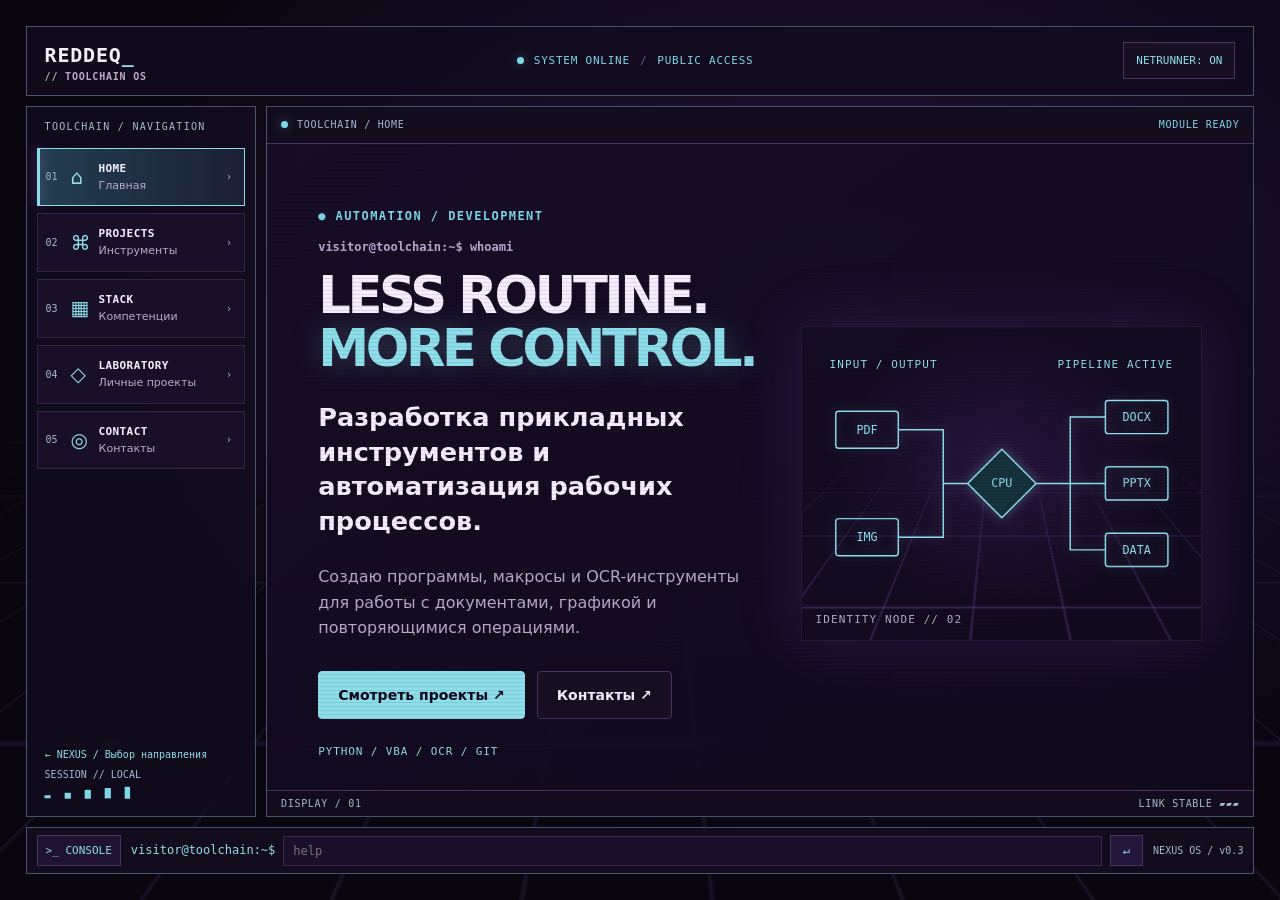
==== automation/index.html @ ba215be6 "Split NEXUS into independent DTP and Automation environments" ====
<!doctype html><html lang="ru" data-environment="automation"><head>
<meta charset="utf-8"><meta name="viewport" content="width=device-width,initial-scale=1"><meta name="description" content="Портфолио разработчика инструментов автоматизации: Python, VBA, OCR, обработка документов и прикладное программирование."><meta name="theme-color" content="#0b0815"><meta property="og:type" content="website"><meta property="og:title" content="REDDEQ // TOOLCHAIN — Автоматизация и разработка"><meta property="og:description" content="Портфолио разработчика инструментов автоматизации: Python, VBA, OCR, обработка документов и прикладное программирование."><title>REDDEQ // TOOLCHAIN — Автоматизация и разработка</title><link rel="icon" href="../assets/nexus.svg" type="image/svg+xml"><link rel="stylesheet" href="../styles.css"><script src="../app.js" defer></script></head>
<body><a class="skip" href="#main">К содержимому</a><div class="ambient" aria-hidden="true"><div class="ambient-grid"></div></div><div class="os-shell">
<header class="header os-header"><a class="brand" href="../" data-environment="NEXUS">REDDEQ<span>_</span><small>// TOOLCHAIN OS</small></a><div class="top-status"><span class="signal-dot"></span><span>SYSTEM ONLINE</span><span class="header-divider">/</span><span>PUBLIC ACCESS</span></div><button id="mode" type="button" aria-pressed="true" title="Переключить визуальные эффекты">NETRUNNER: ON</button></header>
<div class="workspace "><aside class="sidebar"><p class="system-label">TOOLCHAIN / NAVIGATION</p><nav class="module-nav" aria-label="Разделы портфолио"><a class="nav-node" href="#home" data-module="home" data-label="HOME"><span class="nav-index">01</span><span class="nav-icon" aria-hidden="true">⌂</span><span class="nav-copy"><strong>HOME</strong><small>Главная</small></span><span class="nav-arrow" aria-hidden="true">›</span></a><a class="nav-node" href="#toolchain" data-module="toolchain" data-label="PROJECTS"><span class="nav-index">02</span><span class="nav-icon" aria-hidden="true">⌘</span><span class="nav-copy"><strong>PROJECTS</strong><small>Инструменты</small></span><span class="nav-arrow" aria-hidden="true">›</span></a><a class="nav-node" href="#skills" data-module="skills" data-label="STACK"><span class="nav-index">03</span><span class="nav-icon" aria-hidden="true">▦</span><span class="nav-copy"><strong>STACK</strong><small>Компетенции</small></span><span class="nav-arrow" aria-hidden="true">›</span></a><a class="nav-node" href="#lab" data-module="lab" data-label="LABORATORY"><span class="nav-index">04</span><span class="nav-icon" aria-hidden="true">◇</span><span class="nav-copy"><strong>LABORATORY</strong><small>Личные проекты</small></span><span class="nav-arrow" aria-hidden="true">›</span></a><a class="nav-node" href="#contact" data-module="contact" data-label="CONTACT"><span class="nav-index">05</span><span class="nav-icon" aria-hidden="true">◎</span><span class="nav-copy"><strong>CONTACT</strong><small>Контакты</small></span><span class="nav-arrow" aria-hidden="true">›</span></a></nav><div class="sidebar-bottom"><a class="return-link" href="../" data-environment="NEXUS">← NEXUS / Выбор направления</a><span>SESSION // LOCAL</span><span class="sidebar-signal">▂ ▄ ▆ ▇ ▉</span></div></aside>
<main id="main" class="screen" tabindex="-1"><div class="screen-bar"><div><span class="screen-light"></span><span id="breadcrumb">TOOLCHAIN / HOME</span></div><span id="screen-state" role="status">MODULE READY</span></div><div id="viewport" class="viewport"><section id="home" class="module wrap hero specialized-hero" aria-label="Главная"><div class="hero-copy"><p class="eyebrow signal">● AUTOMATION / DEVELOPMENT</p><p class="prompt">visitor@toolchain:~$ whoami</p><h1>LESS ROUTINE.<br><span>MORE CONTROL.</span></h1><p class="lead">Разработка прикладных инструментов и автоматизация рабочих процессов.</p><p class="muted">Создаю программы, макросы и OCR-инструменты для работы с документами, графикой и повторяющимися операциями.</p><div class="actions"><a class="button primary" href="#toolchain">Смотреть проекты ↗</a><a class="button" href="#contact">Контакты ↗</a></div><p class="hero-tags">PYTHON / VBA / OCR / GIT</p></div><div class="cyberspace identity-art" aria-hidden="true"><div class="floor"></div><svg class="pipeline-art" viewBox="0 0 360 220"><g fill="none" stroke="currentColor" stroke-width="1.5"><path d="M74 55H120V110H145M74 165H120V110M215 110H250V42H286M250 110H286M250 110V178H286"/><rect x="10" y="36" width="64" height="38" rx="3"/><rect x="10" y="146" width="64" height="38" rx="3"/><path d="M180 75 215 110 180 145 145 110Z" fill="#15323a"/><rect x="286" y="25" width="64" height="34" rx="3"/><rect x="286" y="93" width="64" height="34" rx="3"/><rect x="286" y="161" width="64" height="34" rx="3"/></g><g font-family="monospace" font-size="12" text-anchor="middle" fill="currentColor"><text x="42" y="59">PDF</text><text x="42" y="169">IMG</text><text x="180" y="114">CPU</text><text x="318" y="46">DOCX</text><text x="318" y="114">PPTX</text><text x="318" y="182">DATA</text></g></svg><span class="node node-a">INPUT / OUTPUT</span><span class="node node-b">PIPELINE ACTIVE</span><span class="coord">IDENTITY NODE // 02</span></div></section>
<section id="toolchain" class="wrap section module" aria-label="Автоматизация"><p class="eyebrow">02 / PROJECTS</p><h2>Automation<span class="cursor">_</span></h2><p class="muted">Разработка прикладных инструментов для реальных рабочих процессов.</p><div class="projects"><article class="project" id="pdfconverter"><div class="project-art art-toolchain" aria-hidden="true"><span>01 / TOOLCHAIN</span><div class="glyph">&lt;/&gt;</div><span>NODE_PDFCONVERTER</span></div><div class="project-body"><p class="eyebrow">PYTHON / PDF</p><h3>PDFConverter</h3><p class="status">Прикладная утилита</p><p>Пакетное преобразование PDF в графические файлы с сохранением параметров оригиналов.</p><details><summary>Детали проекта</summary><p>Python · обработка файлов</p><a class="text-link" href="https://github.com/Reddeq/PDFConverter">Репозиторий ↗</a></details></div></article>
<article class="project" id="overlay"><div class="project-art art-toolchain" aria-hidden="true"><span>02 / TOOLCHAIN</span><div class="glyph">&lt;/&gt;</div><span>NODE_OVERLAY</span></div><div class="project-body"><p class="eyebrow">OCR / PPTX</p><h3>Smart Overlay OCR</h3><p class="status">MVP · разработка</p><p>Распознавание подписей и таблиц технических схем с наложением редактируемых объектов PowerPoint на исходную графику.</p><details><summary>Детали проекта</summary><p>Python · PaddleOCR · PowerPoint</p><a class="text-link" href="https://github.com/Reddeq/smart_overlay_ocr">Репозиторий ↗</a></details></div></article>
<article class="project" id="office"><div class="project-art art-toolchain" aria-hidden="true"><span>03 / TOOLCHAIN</span><div class="glyph">&lt;/&gt;</div><span>NODE_OFFICE</span></div><div class="project-body"><p class="eyebrow">VBA / OFFICE</p><h3>Office Automation</h3><p class="status">Рабочие инструменты</p><p>Макросы и скрипты для повторяющихся операций с документами, числовыми форматами, подготовкой материалов к CAT и экспортом графики.</p><details><summary>Детали проекта</summary><p>Word · PowerPoint · VBA</p><p class="muted">Подробные примеры будут добавлены.</p></details></div></article></div></section>
<section id="skills" class="module wrap section" aria-label="Технологии"><p class="eyebrow">03 / STACK</p><h2>Технологии<span class="cursor">_</span></h2><p class="muted">Стек прикладной автоматизации и разработки.</p><div class="info-grid"><article class="info-card"><p class="eyebrow">01 / PYTHON</p><h3>Python</h3><p>Пакетная обработка файлов, прикладные утилиты и автоматизация повторяющихся операций.</p></article><article class="info-card"><p class="eyebrow">02 / OFFICE</p><h3>Office / VBA</h3><p>Макросы Word и PowerPoint, подготовка документов и автоматизация экспорта.</p></article><article class="info-card"><p class="eyebrow">03 / VISION</p><h3>OCR и обработка изображений</h3><p>PaddleOCR, OpenCV, восстановление редактируемых элементов в документах.</p></article><article class="info-card"><p class="eyebrow">04 / DEVELOPMENT</p><h3>Git и разработка</h3><p>Работа с репозиториями, итеративная разработка и личные проекты на C# / Unity.</p></article></div></section>
<section id="lab" class="wrap section module" aria-label="Личные проекты"><p class="eyebrow">04 / LABORATORY</p><h2>Beyond the workflow<span class="cursor">_</span></h2><p class="muted">Личные проекты, эксперименты с интерфейсами и игровыми системами.</p><div class="projects"><article class="project" id="utility"><div class="project-art art-lab" aria-hidden="true"><span>01 / LAB</span><div class="glyph">◇</div><span>NODE_UTILITY</span></div><div class="project-body"><p class="eyebrow">C# / GAME SYSTEMS</p><h3>UtilitySorcery</h3><p class="status">Личный проект</p><p>Модификация Valheim: система колдовства, интерфейсы, игровые механики и процедурные сновидения.</p><details><summary>Детали проекта</summary><p>C# · Unity · BepInEx</p><a class="text-link" href="https://github.com/Reddeq/Valheim-UtilitySorcery">Репозиторий ↗</a></details></div></article>
<article class="project" id="pocket"><div class="project-art art-lab" aria-hidden="true"><span>02 / LAB</span><div class="glyph">◇</div><span>NODE_POCKET</span></div><div class="project-body"><p class="eyebrow">ANDROID / INTERACTIVE PET</p><h3>PocketManul</h3><p class="status">Личный проект</p><p>Мобильный интерактивный питомец с анимациями, реакциями на действия и игровыми событиями.</p><details><summary>Детали проекта</summary><p>Android · анимация · поведение</p><a class="text-link" href="https://github.com/Reddeq/PocketManul">Репозиторий ↗</a></details></div></article>
<article class="project" id="desktop"><div class="project-art art-lab" aria-hidden="true"><span>03 / LAB</span><div class="glyph">◇</div><span>NODE_DESKTOP</span></div><div class="project-body"><p class="eyebrow">DESKTOP / EXPERIMENT</p><h3>Desktop Pet</h3><p class="status">Личный проект</p><p>Эксперименты с интерактивным настольным персонажем, визуальными эффектами и системой поведения.</p><details><summary>Детали проекта</summary><p>Интерактивные приложения</p><a class="text-link" href="https://github.com/Reddeq/desktop_pet">Репозиторий ↗</a></details></div></article></div></section>
<section id="contact" class="wrap section contact module" aria-label="Профиль и контакты"><p class="eyebrow">05 / CONTACT</p><h2>Обсудим автоматизацию.</h2><p class="lead">Разработка инструментов для обработки документов и оптимизации процессов.</p><p class="muted">Инструменты: Python · VBA · OCR · Git.</p><a class="button primary" href="https://github.com/Reddeq">GitHub / Reddeq ↗</a><p class="muted">Дополнительные контакты и специализированное PDF-портфолио будут добавлены после подготовки публичной версии.</p></section></div><div id="glitch" class="glitch" aria-hidden="true"><div class="glitch-rain"></div><div class="glitch-slices"></div><span class="glitch-label">DECODING MODULE // <span id="decode-name">TOOLCHAIN</span></span></div><div class="screen-foot"><span>DISPLAY / 01</span><a href="../" data-environment="NEXUS" class="mobile-return">← NEXUS</a><span>LINK STABLE ▰▰▰</span></div></main></div><footer id="terminal" class="terminal-dock">
<div id="console-panel" class="console-panel" hidden><div class="console-title"><span>◉ NEXUS_TERMINAL / LOCAL SESSION</span><button id="console-close" type="button" aria-label="Закрыть журнал">×</button></div><div id="terminal-output" role="log" aria-live="polite" tabindex="0"><p>Connection established. Введи help для списка команд.</p></div><div class="shortcuts" aria-label="Быстрые команды"><button type="button" data-command="help">help</button><button type="button" data-command="whoami">whoami</button><button type="button" data-command="projects">projects</button><button type="button" data-command="stack">stack</button><button type="button" data-command="lab">lab</button><button type="button" data-command="contact">contact</button><button type="button" data-command="clear">clear</button></div></div>
<div class="dock-row"><button id="console-toggle" type="button" aria-controls="console-panel" aria-expanded="false" aria-label="Открыть журнал команд"> &gt;_ <span>CONSOLE</span></button><form id="terminal-form"><label for="command">visitor@toolchain:~$</label><input id="command" name="command" aria-label="Команда терминала" placeholder="help" autocomplete="off" autocapitalize="off" spellcheck="false"><button type="submit" aria-label="Выполнить команду">↵</button></form><span class="version">NEXUS OS / v0.3</span></div>
<noscript><p class="muted">JavaScript отключён: все разделы доступны в обычном режиме прокрутки.</p></noscript>
</footer></div></body></html>
---- styles.css ----
:root{color-scheme:dark;--bg:#0b0815;--surface:#171023;--raised:#211431;--line:#49335f;--fg:#f5eeff;--muted:#bba9cc;--violet:#b879ff;--pink:#e67eff;--cyan:#7dd7e8;--mono:ui-monospace,"Cascadia Code",Consolas,monospace;font-family:system-ui,-apple-system,"Segoe UI",sans-serif;scroll-behavior:smooth}*{box-sizing:border-box}body{margin:0;background:radial-gradient(ellipse at 65% 0,#27133d 0,transparent 45%),var(--bg);color:var(--fg);line-height:1.6}a{color:inherit}button,input{font:inherit}button{cursor:pointer}button:focus-visible,a:focus-visible,input:focus-visible,summary:focus-visible{outline:2px solid var(--cyan);outline-offset:4px}.skip{position:absolute;left:1rem;top:-5rem;background:var(--fg);color:var(--bg);padding:8px;z-index:20}.skip:focus{top:1rem}.wrap{max-width:1220px;margin:auto;padding-inline:clamp(20px,5vw,64px)}.header{position:sticky;top:0;z-index:10;display:flex;align-items:center;justify-content:space-between;gap:20px;flex-wrap:wrap;background:rgba(11,8,21,.94);border-bottom:1px solid var(--line);padding:16px max(20px,calc((100% - 1092px)/2));backdrop-filter:blur(16px)}.brand{text-decoration:none;font-family:var(--mono);font-size:20px;font-weight:800;letter-spacing:.04em;white-space:nowrap}.brand span,.cursor{color:var(--violet)}.brand small{display:block;font-size:10px;color:var(--muted);line-height:1.2}.header nav{display:flex;gap:clamp(12px,2vw,28px);flex-wrap:wrap}.header nav a{text-decoration:none;font-size:14px;color:var(--muted)}.header nav a:hover{color:var(--violet)}#mode,.shortcuts button,.terminal form button{font-family:var(--mono);font-size:11px;background:var(--surface);color:var(--violet);border:1px solid var(--line);padding:9px 12px}.hero{display:grid;grid-template-columns:1.1fr .9fr;align-items:center;gap:30px;min-height:680px;padding-block:80px;overflow:hidden}.eyebrow,.prompt{font-family:var(--mono);font-size:12px;letter-spacing:.12em;color:var(--violet);font-weight:600}.signal{color:var(--cyan)}.prompt{color:var(--muted);letter-spacing:0}.hero h1{font-size:clamp(43px,6.5vw,91px);line-height:1.03;letter-spacing:-.065em;margin:.2em 0}.hero h1 span{color:var(--violet);text-shadow:0 0 35px #9954ed55}.lead{font-size:clamp(20px,2vw,28px);line-height:1.35;font-weight:600}.muted{color:var(--muted)}.actions{display:flex;gap:12px;flex-wrap:wrap;margin-top:30px}.button{display:inline-block;padding:12px 19px;border:1px solid var(--line);text-decoration:none;font-weight:650;font-size:14px;border-radius:4px;background:var(--surface)}.button.primary{background:var(--violet);color:#10091c;border-color:var(--violet)}.button:hover{box-shadow:0 0 24px #aa66ff42;border-color:var(--violet)}.cyberspace{height:410px;position:relative;isolation:isolate;overflow:hidden;background:radial-gradient(ellipse at 50% 45%,#6e32a63b 0,transparent 58%);border:1px solid #52396b55}.floor{position:absolute;inset:44% -100% -95%;background:linear-gradient(#a665e85c 1px,transparent 1px),linear-gradient(90deg,#a665e85c 1px,transparent 1px);background-size:45px 45px;transform:perspective(230px) rotateX(58deg);transform-origin:top;mask-image:linear-gradient(transparent,#000 28%,#000 90%);opacity:.65}.core,.orbit{position:absolute;top:42%;left:50%;width:150px;height:150px;transform:translate(-50%,-50%) rotate(45deg);border:1px solid var(--violet);box-shadow:0 0 25px #b879ff33,inset 0 0 35px #b879ff19}.core{display:grid;place-items:center;background:#25143b}.core span{transform:rotate(-45deg);font-family:var(--mono);font-size:44px;color:var(--fg);text-shadow:0 0 16px var(--violet)}.orbit{width:205px;height:205px;border-color:#b879ff50}.orbit-b{width:248px;height:248px;border-style:dashed;opacity:.45}.node,.coord{position:absolute;font:11px var(--mono);letter-spacing:.1em;color:var(--violet)}.node-a{top:20%;left:7%}.node-b{top:20%;right:7%}.node-c{bottom:20%;right:7%}.coord{bottom:14px;left:14px;color:var(--muted)}.section{padding-block:65px;border-top:1px solid var(--line);scroll-margin-top:120px}h2{font-size:clamp(31px,4.5vw,55px);line-height:1.12;letter-spacing:-.045em;margin:.2em 0 .35em}h3{font-size:23px;line-height:1.2;margin:8px 0}.nodes,.projects{display:grid;grid-template-columns:repeat(3,minmax(0,1fr));gap:16px;margin-top:28px}.node-card,.project{background:linear-gradient(145deg,var(--raised),var(--surface));border:1px solid var(--line);border-radius:5px;overflow:hidden}.node-card{padding:22px;text-decoration:none}.node-card span,.node-card b{font:11px var(--mono);color:var(--violet)}.node-card strong{display:block;font-size:25px;margin:12px 0}.node-card p{color:var(--muted);min-height:3em}.node-card:hover,.project:hover{border-color:var(--violet)}.project-art{display:flex;flex-direction:column;justify-content:space-between;padding:15px;height:158px;background:radial-gradient(ellipse at 50% 50%,#6135a23d,transparent 70%),linear-gradient(135deg,#150e23,#29183d);font:10px var(--mono);color:var(--violet);border-bottom:1px solid var(--line)}.glyph{align-self:center;font-size:50px;color:var(--violet);line-height:1}.art-archive .glyph{color:var(--pink)}.art-lab .glyph{color:var(--cyan)}.project-body{padding:20px}.project-body p{font-size:14px;color:var(--muted)}.project-body .eyebrow{font-size:10px;color:var(--violet)}.status{font-family:var(--mono);font-size:11px!important;color:var(--cyan)!important}.project details{margin-top:15px;border-top:1px solid var(--line);padding-top:12px}.project summary{cursor:pointer;color:var(--fg);font-size:14px}.text-link{color:var(--cyan);font-size:14px}.terminal{background:#09060f;border:1px solid var(--line);border-radius:5px;overflow:hidden;font-family:var(--mono);font-size:13px}.terminal-bar{display:flex;justify-content:space-between;gap:10px;padding:12px 16px;border-bottom:1px solid var(--line);color:var(--violet);font-size:11px}.terminal-bar span:last-child{color:var(--cyan)}#terminal-output{height:225px;overflow:auto;white-space:pre-wrap;overflow-wrap:anywhere;padding:14px;color:var(--muted)}#terminal-output p{margin:0 0 9px}#terminal-output .entered{color:var(--violet)}.terminal form{display:flex;align-items:center;gap:8px;padding:12px;border-top:1px solid var(--line);color:var(--violet)}.terminal input{flex:1;min-width:0;border:0;background:#1a102a;color:var(--fg);padding:9px;font-family:var(--mono)}.shortcuts{display:flex;flex-wrap:wrap;gap:6px;padding:0 12px 12px}.contact .button{margin:16px 0}.footer{display:flex;justify-content:space-between;gap:12px;flex-wrap:wrap;padding-block:24px;color:var(--muted);font:11px var(--mono);border-top:1px solid var(--line)}.netrunner .cyberspace{box-shadow:0 0 60px #a15ef32c}.netrunner .orbit-a{animation:spin 22s linear infinite}.netrunner .orbit-b{animation:spin 34s linear infinite reverse}.netrunner .floor{animation:travel 5s linear infinite}.netrunner .core{animation:glow 3s ease-in-out infinite alternate}.netrunner .node-card:hover,.netrunner .project:hover{box-shadow:0 0 30px #aa66ff26;transform:translateY(-3px)}.node-card,.project{transition:box-shadow .2s,transform .2s,border-color .2s}@keyframes spin{from{transform:translate(-50%,-50%) rotate(45deg)}to{transform:translate(-50%,-50%) rotate(405deg)}}@keyframes travel{to{background-position:0 45px,0 0}}@keyframes glow{to{box-shadow:0 0 45px #b879ff77,inset 0 0 35px #b879ff44}}@media(max-width:900px){.hero{grid-template-columns:1fr;min-height:auto;padding-block:50px}.cyberspace{height:300px}.nodes,.projects{grid-template-columns:repeat(2,minmax(0,1fr))}.section{scroll-margin-top:155px}}@media(max-width:570px){.header{position:static;gap:10px}.header nav{order:3;width:100%;gap:18px}.hero{padding-block:42px;gap:28px}.hero h1{font-size:clamp(37px,10vw,54px)}.nodes,.projects{grid-template-columns:1fr}.section{padding-block:42px;scroll-margin-top:8px}.cyberspace{height:260px}.orbit-b{width:180px;height:180px}.orbit-a{width:150px;height:150px}.core{width:110px;height:110px}.terminal form label{font-size:10px}.terminal form{gap:5px}.terminal-bar{font-size:9px}}@media(prefers-reduced-motion:reduce){*,*::before,*::after{animation:none!important;transition:none!important;scroll-behavior:auto!important}.netrunner .node-card:hover,.netrunner .project:hover{transform:none}}
/* NEXUS OS shell — the base stylesheet remains a no-script fallback. */
:root{--shell-line:#50366b;--shell-bg:#100a1b;--hud:#a88ac6;scroll-behavior:auto}
body{min-height:100vh;background:#090610}
.ambient{position:fixed;inset:0;overflow:hidden;pointer-events:none;z-index:-1;background:radial-gradient(ellipse at 65% 35%,#26143b,transparent 65%),#090610}
.ambient-grid{position:absolute;inset:45% -75% -100%;background:linear-gradient(#8453b02e 1px,transparent 1px),linear-gradient(90deg,#8453b02e 1px,transparent 1px);background-size:54px 54px;transform:perspective(280px) rotateX(55deg);transform-origin:top;mask-image:linear-gradient(transparent,#000 20%)}
.os-shell{width:100%;max-width:1800px;margin:auto;padding:clamp(10px,2vw,28px);display:grid;grid-template-rows:auto minmax(0,1fr) auto;gap:10px}
.js body{overflow:hidden}
.js .os-shell{height:100vh;height:100dvh}
.os-header{position:static;padding:12px 18px;background:#120c1de8;border:1px solid var(--shell-line);gap:12px;flex-wrap:nowrap;backdrop-filter:none;min-width:0}
.top-status{display:flex;align-items:center;gap:10px;font:11px var(--mono);letter-spacing:.07em;color:var(--cyan)}
.signal-dot,.screen-light{display:inline-block;width:7px;height:7px;border-radius:50%;background:var(--cyan);box-shadow:0 0 12px #7dd7e877;flex:none}
.header-divider{color:#76568f}
#mode{white-space:nowrap}
.workspace{display:grid;grid-template-columns:clamp(185px,18vw,252px) minmax(0,1fr);gap:10px;min-height:0}
.sidebar{display:flex;flex-direction:column;min-height:0;border:1px solid var(--shell-line);background:#120c1dea;padding:14px 10px;overflow:auto}
.system-label{font:10px var(--mono);letter-spacing:.13em;color:var(--hud);margin:0 8px 16px}
.module-nav{display:flex;flex-direction:column;gap:7px}
.nav-node{display:grid;grid-template-columns:18px 21px minmax(0,1fr) 10px;align-items:center;gap:7px;padding:13px 8px;border:1px solid #362346;text-decoration:none;background:#191027;min-width:0;position:relative}
.nav-node:hover,.nav-node[aria-current="page"]{border-color:var(--violet);background:linear-gradient(90deg,#3a2056,#211431)}
.nav-node[aria-current="page"]::before{content:"";position:absolute;inset:0 auto 0 -1px;width:3px;background:var(--violet);box-shadow:0 0 12px #b879ff88}
.nav-index,.nav-arrow{font:10px var(--mono);color:var(--hud)}
.nav-icon{font-size:20px;color:var(--violet);line-height:1}
.nav-copy{min-width:0;display:flex;flex-direction:column;gap:4px}
.nav-copy strong{font:600 11px var(--mono);letter-spacing:.035em;overflow-wrap:anywhere;color:var(--fg)}
.nav-copy small{font-size:11px;line-height:1.25;color:var(--muted)}
.sidebar-bottom{margin-top:auto;padding:20px 8px 4px;display:grid;gap:7px;font:10px var(--mono);color:var(--hud)}
.sidebar-signal{letter-spacing:4px;color:var(--cyan)}
.screen{position:relative;min-width:0;min-height:0;display:grid;grid-template-rows:37px minmax(0,1fr) 26px;background:linear-gradient(145deg,#180e27ef,#100a1bf5);border:1px solid var(--shell-line);isolation:isolate}
.js .screen{overflow:hidden}
.screen-bar,.screen-foot{display:flex;align-items:center;justify-content:space-between;gap:12px;padding:0 14px;font:10px var(--mono);letter-spacing:.07em;color:var(--hud);background:#120c1d;z-index:2}
.screen-bar{border-bottom:1px solid var(--line)}
.screen-bar>div{display:flex;gap:9px;align-items:center;min-width:0}
.screen-foot{border-top:1px solid var(--line)}
#screen-state{color:var(--cyan);white-space:nowrap}
.viewport{min-height:0;min-width:0;position:relative;scrollbar-color:#75509d #160e24;scrollbar-width:thin}
.js .viewport{overflow:auto;overscroll-behavior:contain}
.module[hidden]{display:none!important}
.module.wrap{max-width:none;margin:0;padding:clamp(22px,4vw,52px);border:0;scroll-margin:0}
.module.hero{min-height:100%;gap:clamp(18px,3vw,45px);grid-template-columns:1.05fr .95fr;align-content:center}
.module.hero h1{font-size:clamp(34px,4.5vw,76px)}
.module.hero .cyberspace{height:clamp(230px,35vh,430px)}
.module .projects{grid-template-columns:repeat(3,minmax(0,1fr));gap:12px;margin-top:24px}
.module .project-art{height:130px}
.module .project-body{padding:17px}
.module .project-body h3{font-size:clamp(18px,1.6vw,23px);overflow-wrap:anywhere}
.module .project:target{outline:2px solid var(--violet);outline-offset:-2px}
.module .project[data-selected]{border-color:var(--violet);box-shadow:0 0 24px #b879ff22}
.module.contact{min-height:100%;align-content:center}
.terminal-dock{position:relative;min-width:0;background:#120c1d;border:1px solid var(--shell-line);font-family:var(--mono)}
.dock-row{display:flex;align-items:center;gap:10px;padding:7px 10px}
#console-toggle,#console-close{background:#201331;border:1px solid var(--line);color:var(--violet);font:11px var(--mono);padding:8px;white-space:nowrap}
#terminal-form{display:flex;align-items:center;flex:1;min-width:0;gap:8px;color:var(--violet);font-size:12px}
#terminal-form input{min-width:0;flex:1;background:#1a102a;border:1px solid #3c2851;color:var(--fg);padding:7px 9px;font:12px var(--mono)}
#terminal-form button{border:1px solid var(--line);background:#24153a;color:var(--violet);padding:5px 12px}
.version{font:10px var(--mono);color:var(--hud);white-space:nowrap}
.console-panel{position:absolute;bottom:calc(100% + 10px);left:0;right:0;background:#0d0818;border:1px solid var(--violet);z-index:5;box-shadow:0 -10px 35px #090610a0}
.console-panel[hidden]{display:none}
.console-title{padding:8px 12px;display:flex;align-items:center;justify-content:space-between;gap:8px;border-bottom:1px solid var(--line);color:var(--violet);font-size:11px}
.console-panel #terminal-output{height:min(180px,28dvh);font-size:12px}
.glitch{position:absolute;inset:37px 0 26px;z-index:3;pointer-events:none;overflow:hidden;opacity:0;visibility:hidden;background:#160b25}
.glitch-rain{position:absolute;inset:0;display:grid;grid-template-columns:repeat(var(--columns,24),minmax(0,1fr));gap:0;align-items:start;overflow:hidden;mask-image:linear-gradient(transparent,#000 12%,#000 88%,transparent)}
.rain-column{white-space:pre;font:12px/15px var(--mono);text-align:center;color:#c58aff;opacity:.68;transform:translateY(-45%);animation:none}
.rain-column:nth-child(4n){color:#7dd7e8;opacity:.52}
.rain-column:nth-child(3n){opacity:.86}
.rain-column:nth-child(5n){opacity:.42}
.glitch-slices{position:absolute;inset:0;background:repeating-linear-gradient(0deg,transparent 0 18px,#a66aff25 18px 20px,transparent 20px 29px,#7dd7e81a 29px 31px);mix-blend-mode:screen}
.glitch-label{position:absolute;left:50%;top:50%;transform:translate(-50%,-50%);padding:10px 16px;background:#120a20df;border:1px solid #9f67df;font:11px var(--mono);letter-spacing:.1em;color:#e7c8ff;white-space:nowrap;text-shadow:1px 0 #e67eff,-1px 0 #7dd7e8}
.netrunner .screen::after{content:"";position:absolute;inset:37px 0 26px;pointer-events:none;z-index:2;background:repeating-linear-gradient(0deg,#0000 0 3px,#00000018 3px 4px)}
.screen.switching .glitch{visibility:visible;animation:decode-overlay 400ms ease both}
.screen.switching .rain-column{animation:rain-fall 400ms linear both;animation-delay:var(--lag,0ms)}
.screen.switching .glitch-slices{animation:slice-shift 400ms steps(5,end) both}
.screen.switching .viewport{animation:module-shift 400ms linear both}
@keyframes decode-overlay{0%{opacity:0}25%{opacity:.86}47%{opacity:.94}75%{opacity:.43}100%{opacity:0}}
@keyframes rain-fall{from{transform:translateY(-45%)}to{transform:translateY(-5%)}}
@keyframes slice-shift{0%{transform:translateX(-3%)}35%{transform:translateX(2%)}60%{transform:translateX(-1%)}100%{transform:none}}
@keyframes module-shift{0%,100%{transform:none;filter:none}22%{transform:translateX(-3px);filter:drop-shadow(2px 0 #d66bff55)}40%{transform:translateX(2px);filter:drop-shadow(-2px 0 #7dd7e855)}70%{transform:none;filter:none}}
.netrunner .ambient-grid{animation:travel 8s linear infinite}
html:not(.js) .dock-row{display:none}
@media(max-width:1150px){.module .projects{grid-template-columns:repeat(2,minmax(0,1fr))}.module.hero{grid-template-columns:1fr}.module.hero .cyberspace{height:240px}.module.hero{align-content:start}}
@media(max-width:720px){.os-shell{padding:7px;gap:7px}.os-header{padding:9px 10px}.top-status{font-size:9px}.top-status .header-divider,.top-status span:last-child{display:none}.brand{font-size:17px}#mode{font-size:9px;padding:7px}.workspace{grid-template-columns:1fr;grid-template-rows:auto minmax(0,1fr);gap:7px}.sidebar{padding:6px;overflow:visible}.sidebar .system-label,.sidebar-bottom{display:none}.module-nav{display:grid;grid-template-columns:repeat(5,minmax(0,1fr));gap:4px}.nav-node{display:flex;flex-direction:column;gap:3px;padding:7px 2px;text-align:center}.nav-copy strong{font-size:clamp(7px,1.55vw,10px);letter-spacing:0}.nav-copy small,.nav-index,.nav-arrow{display:none}.nav-icon{font-size:16px}.nav-node[aria-current="page"]::before{inset:auto 0 -1px;width:auto;height:2px}.module.wrap{padding:20px}.module.hero h1{font-size:clamp(36px,8vw,55px)}.module .projects{grid-template-columns:1fr}.module.hero .cyberspace{height:210px}.screen-bar,.screen-foot{font-size:9px;padding-inline:9px}.dock-row{gap:5px;padding:6px}.version,#terminal-form label,#console-toggle span{display:none}#terminal-form{gap:5px}.console-title{font-size:9px}}
@media(max-height:450px) and (min-width:721px){.os-shell{padding:5px;gap:5px}.os-header{padding:5px 10px}.sidebar{padding:5px}.system-label,.sidebar-bottom{display:none}.nav-node{padding:6px}.module.wrap{padding:16px}.dock-row{padding:4px}}
@media(prefers-reduced-motion:reduce){.screen.switching .glitch{visibility:hidden}.screen.switching .viewport{transform:none;filter:none}}

/* v0.3 — environments share the console shell, but have independent content. */
.gateway-workspace{grid-template-columns:minmax(0,1fr)}
.gateway-home{min-height:100%;display:flex;flex-direction:column;justify-content:center;align-items:center;gap:24px;text-align:center}
.gateway-intro h1{font:800 clamp(48px,8vw,108px)/1 var(--mono);letter-spacing:-.08em;margin:10px 0;color:var(--fg)}
.gateway-intro h1 span{color:var(--violet);text-shadow:0 0 28px #b879ff55}
.gateway-intro .lead{font-size:clamp(16px,2vw,23px);color:var(--muted);margin:12px 0}
.gateway-grid{display:grid;grid-template-columns:repeat(2,minmax(0,1fr));width:min(850px,100%);gap:18px}
.gateway-card{--node-accent:#c18aff;position:relative;display:flex;flex-direction:column;align-items:center;text-align:center;padding:clamp(18px,3vw,30px);min-width:0;border:1px solid #79519f;background:radial-gradient(ellipse at 50% 40%,#4b28655c,transparent 70%),#1b1029;color:var(--node-accent);text-decoration:none;transition:border-color .2s,box-shadow .2s,transform .2s}
.gateway-dev{--node-accent:#8eddeb;border-color:#527b8d;background:radial-gradient(ellipse at 50% 40%,#284b655c,transparent 70%),#111b2b}
.gateway-card:hover,.gateway-card:focus-visible{border-color:var(--node-accent);box-shadow:0 0 25px color-mix(in srgb,var(--node-accent) 25%,transparent);transform:translateY(-3px)}
.gateway-card .eyebrow{color:inherit;font-size:10px;margin:0}
.gateway-card svg{width:min(180px,90%);height:clamp(80px,15vh,135px);margin:8px 0;filter:drop-shadow(0 0 9px currentColor)}
.gateway-card h2{font:700 clamp(20px,3vw,32px)/1.2 var(--mono);letter-spacing:-.04em;color:var(--fg);margin:5px 0}
.gateway-card p{font-size:14px;color:var(--muted);margin:5px 0 15px}
.gateway-action,.gateway-note,.hero-tags{font:11px var(--mono);letter-spacing:.08em;color:inherit}
.gateway-note{color:var(--hud);margin:0}
html[data-environment="automation"]{--violet:#8eddeb;--shell-line:#46556d;--hud:#a4b8d0}
html[data-environment="automation"] .nav-node[aria-current="page"],html[data-environment="automation"] .nav-node:hover{background:linear-gradient(90deg,#233e50,#1c2035)}
html[data-environment="automation"] .hero h1 span{text-shadow:0 0 30px #8eddeb44}
html[data-environment="automation"] .project-art{background:radial-gradient(ellipse at 50% 50%,#357c9140,transparent 70%),#16182a}
.specialized-hero .hero-copy h1{font-size:clamp(32px,4vw,68px);overflow-wrap:anywhere}
.hero-tags{color:var(--violet);margin-top:24px;line-height:1.6}
.identity-art{display:grid;place-items:center;color:var(--violet)}
.document-stack{position:relative;width:min(88%,310px);height:160px;z-index:1}
.sheet{position:absolute;top:5px;left:50%;width:100px;height:144px;display:flex;flex-direction:column;gap:6px;padding:12px;background:#e2d2f5;border:1px solid #d09eff;box-shadow:0 0 20px #9c59e85c;color:#563a74}
.sheet-0{transform:translateX(-112%) rotate(-12deg)}.sheet-1{transform:translateX(-50%) translateY(-9px);z-index:2}.sheet-2{transform:translateX(12%) rotate(12deg)}
.sheet b{font:10px var(--mono);margin-bottom:3px}.sheet i{display:block;height:2px;background:#9d83b7}.sheet i:nth-child(2n){width:82%}.sheet-table{height:43px;border:1px solid #9d83b7;background:repeating-linear-gradient(0deg,transparent 0 9px,#9d83b7 9px 10px),repeating-linear-gradient(90deg,transparent 0 22px,#9d83b7 22px 23px)}
.pipeline-art{width:88%;max-width:360px;position:relative;z-index:1;filter:drop-shadow(0 0 6px #8eddeb55)}
.identity-art .node-a,.identity-art .node-b{top:10%}
.info-grid{display:grid;grid-template-columns:repeat(2,minmax(0,1fr));gap:14px;margin-top:25px}
.info-card{padding:20px;border:1px solid var(--line);background:linear-gradient(145deg,var(--raised),var(--surface))}
.info-card p:not(.eyebrow){color:var(--muted);font-size:14px;margin-bottom:0}
.return-link,.mobile-return{color:var(--violet);text-decoration:none;line-height:1.5}
.return-link:hover,.mobile-return:hover{text-decoration:underline}
.mobile-return{display:none}
@media(max-width:720px){.gateway-home{justify-content:flex-start;gap:16px}.gateway-grid{gap:9px}.gateway-card{padding:12px 7px}.gateway-card .eyebrow{font-size:8px;letter-spacing:0}.gateway-card h2{font-size:clamp(14px,4vw,24px)}.gateway-card p{font-size:12px}.gateway-intro h1{font-size:clamp(40px,12vw,80px)}.gateway-card svg{height:85px}.gateway-note{font-size:9px}.mobile-return{display:inline}.info-grid{grid-template-columns:1fr}.specialized-hero .hero-copy h1{font-size:clamp(30px,8vw,48px)}}
@media(max-width:330px){.gateway-grid{grid-template-columns:1fr}.top-status{display:none}}
@media(prefers-reduced-motion:reduce){.gateway-card:hover,.gateway-card:focus-visible{transform:none}}
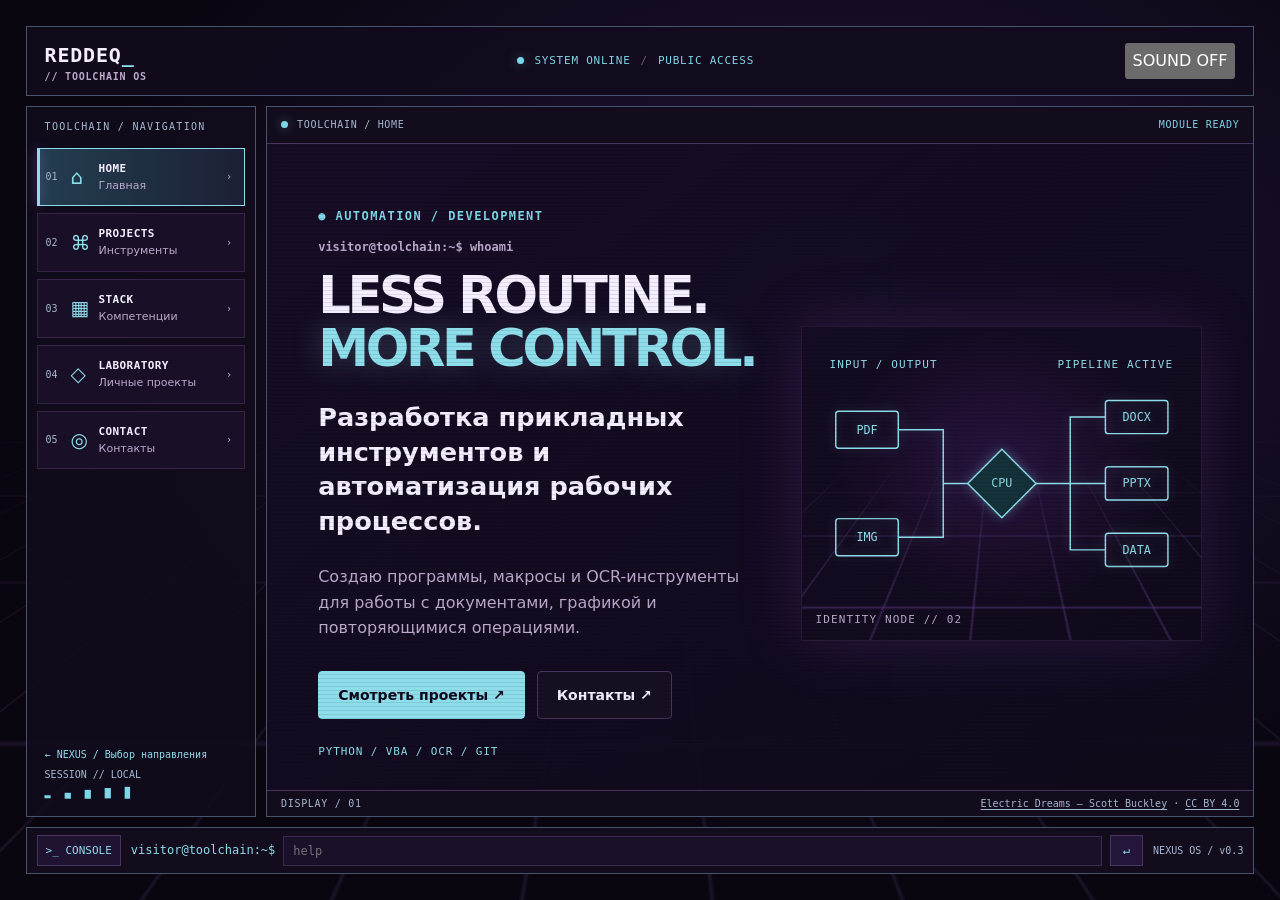
==== commit e42f0afb: "1111" ====
--- a/automation/index.html
+++ b/automation/index.html
@@ -1,7 +1,7 @@
 <!doctype html><html lang="ru" data-environment="automation"><head>
 <meta charset="utf-8"><meta name="viewport" content="width=device-width,initial-scale=1"><meta name="description" content="Портфолио разработчика инструментов автоматизации: Python, VBA, OCR, обработка документов и прикладное программирование."><meta name="theme-color" content="#0b0815"><meta property="og:type" content="website"><meta property="og:title" content="REDDEQ // TOOLCHAIN — Автоматизация и разработка"><meta property="og:description" content="Портфолио разработчика инструментов автоматизации: Python, VBA, OCR, обработка документов и прикладное программирование."><title>REDDEQ // TOOLCHAIN — Автоматизация и разработка</title><link rel="icon" href="../assets/nexus.svg" type="image/svg+xml"><link rel="stylesheet" href="../styles.css"><script src="../app.js" defer></script></head>
 <body><a class="skip" href="#main">К содержимому</a><div class="ambient" aria-hidden="true"><div class="ambient-grid"></div></div><div class="os-shell">
-<header class="header os-header"><a class="brand" href="../" data-environment="NEXUS">REDDEQ<span>_</span><small>// TOOLCHAIN OS</small></a><div class="top-status"><span class="signal-dot"></span><span>SYSTEM ONLINE</span><span class="header-divider">/</span><span>PUBLIC ACCESS</span></div><button id="mode" type="button" aria-pressed="true" title="Переключить визуальные эффекты">NETRUNNER: ON</button></header>
+<header class="header os-header"><a class="brand" href="../" data-environment="NEXUS">REDDEQ<span>_</span><small>// TOOLCHAIN OS</small></a><div class="top-status"><span class="signal-dot"></span><span>SYSTEM ONLINE</span><span class="header-divider">/</span><span>PUBLIC ACCESS</span></div><button id="sound-toggle" type="button" aria-label="Фоновая музыка" aria-pressed="false" hidden>SOUND OFF</button><audio id="soundtrack" src="../assets/audio/electric-dreams.mp3" preload="none" loop hidden></audio></header>
 <div class="workspace "><aside class="sidebar"><p class="system-label">TOOLCHAIN / NAVIGATION</p><nav class="module-nav" aria-label="Разделы портфолио"><a class="nav-node" href="#home" data-module="home" data-label="HOME"><span class="nav-index">01</span><span class="nav-icon" aria-hidden="true">⌂</span><span class="nav-copy"><strong>HOME</strong><small>Главная</small></span><span class="nav-arrow" aria-hidden="true">›</span></a><a class="nav-node" href="#toolchain" data-module="toolchain" data-label="PROJECTS"><span class="nav-index">02</span><span class="nav-icon" aria-hidden="true">⌘</span><span class="nav-copy"><strong>PROJECTS</strong><small>Инструменты</small></span><span class="nav-arrow" aria-hidden="true">›</span></a><a class="nav-node" href="#skills" data-module="skills" data-label="STACK"><span class="nav-index">03</span><span class="nav-icon" aria-hidden="true">▦</span><span class="nav-copy"><strong>STACK</strong><small>Компетенции</small></span><span class="nav-arrow" aria-hidden="true">›</span></a><a class="nav-node" href="#lab" data-module="lab" data-label="LABORATORY"><span class="nav-index">04</span><span class="nav-icon" aria-hidden="true">◇</span><span class="nav-copy"><strong>LABORATORY</strong><small>Личные проекты</small></span><span class="nav-arrow" aria-hidden="true">›</span></a><a class="nav-node" href="#contact" data-module="contact" data-label="CONTACT"><span class="nav-index">05</span><span class="nav-icon" aria-hidden="true">◎</span><span class="nav-copy"><strong>CONTACT</strong><small>Контакты</small></span><span class="nav-arrow" aria-hidden="true">›</span></a></nav><div class="sidebar-bottom"><a class="return-link" href="../" data-environment="NEXUS">← NEXUS / Выбор направления</a><span>SESSION // LOCAL</span><span class="sidebar-signal">▂ ▄ ▆ ▇ ▉</span></div></aside>
 <main id="main" class="screen" tabindex="-1"><div class="screen-bar"><div><span class="screen-light"></span><span id="breadcrumb">TOOLCHAIN / HOME</span></div><span id="screen-state" role="status">MODULE READY</span></div><div id="viewport" class="viewport"><section id="home" class="module wrap hero specialized-hero" aria-label="Главная"><div class="hero-copy"><p class="eyebrow signal">● AUTOMATION / DEVELOPMENT</p><p class="prompt">visitor@toolchain:~$ whoami</p><h1>LESS ROUTINE.<br><span>MORE CONTROL.</span></h1><p class="lead">Разработка прикладных инструментов и автоматизация рабочих процессов.</p><p class="muted">Создаю программы, макросы и OCR-инструменты для работы с документами, графикой и повторяющимися операциями.</p><div class="actions"><a class="button primary" href="#toolchain">Смотреть проекты ↗</a><a class="button" href="#contact">Контакты ↗</a></div><p class="hero-tags">PYTHON / VBA / OCR / GIT</p></div><div class="cyberspace identity-art" aria-hidden="true"><div class="floor"></div><svg class="pipeline-art" viewBox="0 0 360 220"><g fill="none" stroke="currentColor" stroke-width="1.5"><path d="M74 55H120V110H145M74 165H120V110M215 110H250V42H286M250 110H286M250 110V178H286"/><rect x="10" y="36" width="64" height="38" rx="3"/><rect x="10" y="146" width="64" height="38" rx="3"/><path d="M180 75 215 110 180 145 145 110Z" fill="#15323a"/><rect x="286" y="25" width="64" height="34" rx="3"/><rect x="286" y="93" width="64" height="34" rx="3"/><rect x="286" y="161" width="64" height="34" rx="3"/></g><g font-family="monospace" font-size="12" text-anchor="middle" fill="currentColor"><text x="42" y="59">PDF</text><text x="42" y="169">IMG</text><text x="180" y="114">CPU</text><text x="318" y="46">DOCX</text><text x="318" y="114">PPTX</text><text x="318" y="182">DATA</text></g></svg><span class="node node-a">INPUT / OUTPUT</span><span class="node node-b">PIPELINE ACTIVE</span><span class="coord">IDENTITY NODE // 02</span></div></section>
 <section id="toolchain" class="wrap section module" aria-label="Автоматизация"><p class="eyebrow">02 / PROJECTS</p><h2>Automation<span class="cursor">_</span></h2><p class="muted">Разработка прикладных инструментов для реальных рабочих процессов.</p><div class="projects"><article class="project" id="pdfconverter"><div class="project-art art-toolchain" aria-hidden="true"><span>01 / TOOLCHAIN</span><div class="glyph">&lt;/&gt;</div><span>NODE_PDFCONVERTER</span></div><div class="project-body"><p class="eyebrow">PYTHON / PDF</p><h3>PDFConverter</h3><p class="status">Прикладная утилита</p><p>Пакетное преобразование PDF в графические файлы с сохранением параметров оригиналов.</p><details><summary>Детали проекта</summary><p>Python · обработка файлов</p><a class="text-link" href="https://github.com/Reddeq/PDFConverter">Репозиторий ↗</a></details></div></article>
@@ -11,7 +11,7 @@
 <section id="lab" class="wrap section module" aria-label="Личные проекты"><p class="eyebrow">04 / LABORATORY</p><h2>Beyond the workflow<span class="cursor">_</span></h2><p class="muted">Личные проекты, эксперименты с интерфейсами и игровыми системами.</p><div class="projects"><article class="project" id="utility"><div class="project-art art-lab" aria-hidden="true"><span>01 / LAB</span><div class="glyph">◇</div><span>NODE_UTILITY</span></div><div class="project-body"><p class="eyebrow">C# / GAME SYSTEMS</p><h3>UtilitySorcery</h3><p class="status">Личный проект</p><p>Модификация Valheim: система колдовства, интерфейсы, игровые механики и процедурные сновидения.</p><details><summary>Детали проекта</summary><p>C# · Unity · BepInEx</p><a class="text-link" href="https://github.com/Reddeq/Valheim-UtilitySorcery">Репозиторий ↗</a></details></div></article>
 <article class="project" id="pocket"><div class="project-art art-lab" aria-hidden="true"><span>02 / LAB</span><div class="glyph">◇</div><span>NODE_POCKET</span></div><div class="project-body"><p class="eyebrow">ANDROID / INTERACTIVE PET</p><h3>PocketManul</h3><p class="status">Личный проект</p><p>Мобильный интерактивный питомец с анимациями, реакциями на действия и игровыми событиями.</p><details><summary>Детали проекта</summary><p>Android · анимация · поведение</p><a class="text-link" href="https://github.com/Reddeq/PocketManul">Репозиторий ↗</a></details></div></article>
 <article class="project" id="desktop"><div class="project-art art-lab" aria-hidden="true"><span>03 / LAB</span><div class="glyph">◇</div><span>NODE_DESKTOP</span></div><div class="project-body"><p class="eyebrow">DESKTOP / EXPERIMENT</p><h3>Desktop Pet</h3><p class="status">Личный проект</p><p>Эксперименты с интерактивным настольным персонажем, визуальными эффектами и системой поведения.</p><details><summary>Детали проекта</summary><p>Интерактивные приложения</p><a class="text-link" href="https://github.com/Reddeq/desktop_pet">Репозиторий ↗</a></details></div></article></div></section>
-<section id="contact" class="wrap section contact module" aria-label="Профиль и контакты"><p class="eyebrow">05 / CONTACT</p><h2>Обсудим автоматизацию.</h2><p class="lead">Разработка инструментов для обработки документов и оптимизации процессов.</p><p class="muted">Инструменты: Python · VBA · OCR · Git.</p><a class="button primary" href="https://github.com/Reddeq">GitHub / Reddeq ↗</a><p class="muted">Дополнительные контакты и специализированное PDF-портфолио будут добавлены после подготовки публичной версии.</p></section></div><div id="glitch" class="glitch" aria-hidden="true"><div class="glitch-rain"></div><div class="glitch-slices"></div><span class="glitch-label">DECODING MODULE // <span id="decode-name">TOOLCHAIN</span></span></div><div class="screen-foot"><span>DISPLAY / 01</span><a href="../" data-environment="NEXUS" class="mobile-return">← NEXUS</a><span>LINK STABLE ▰▰▰</span></div></main></div><footer id="terminal" class="terminal-dock">
+<section id="contact" class="wrap section contact module" aria-label="Профиль и контакты"><p class="eyebrow">05 / CONTACT</p><h2>Обсудим автоматизацию.</h2><p class="lead">Разработка инструментов для обработки документов и оптимизации процессов.</p><p class="muted">Инструменты: Python · VBA · OCR · Git.</p><a class="button primary" href="https://github.com/Reddeq">GitHub / Reddeq ↗</a><p class="muted">Дополнительные контакты и специализированное PDF-портфолио будут добавлены после подготовки публичной версии.</p></section></div><div id="glitch" class="glitch" aria-hidden="true"><div class="glitch-rain"></div><div class="glitch-slices"></div><span class="glitch-label">DECODING MODULE // <span id="decode-name">TOOLCHAIN</span></span></div><div class="screen-foot"><span>DISPLAY / 01</span><a href="../" data-environment="NEXUS" class="mobile-return">← NEXUS</a><span class="music-credit"><a href="https://www.scottbuckley.com.au/library/electric-dreams/">Electric Dreams — Scott Buckley</a> · <a href="https://creativecommons.org/licenses/by/4.0/">CC BY 4.0</a></span></div></main></div><footer id="terminal" class="terminal-dock">
 <div id="console-panel" class="console-panel" hidden><div class="console-title"><span>◉ NEXUS_TERMINAL / LOCAL SESSION</span><button id="console-close" type="button" aria-label="Закрыть журнал">×</button></div><div id="terminal-output" role="log" aria-live="polite" tabindex="0"><p>Connection established. Введи help для списка команд.</p></div><div class="shortcuts" aria-label="Быстрые команды"><button type="button" data-command="help">help</button><button type="button" data-command="whoami">whoami</button><button type="button" data-command="projects">projects</button><button type="button" data-command="stack">stack</button><button type="button" data-command="lab">lab</button><button type="button" data-command="contact">contact</button><button type="button" data-command="clear">clear</button></div></div>
 <div class="dock-row"><button id="console-toggle" type="button" aria-controls="console-panel" aria-expanded="false" aria-label="Открыть журнал команд"> &gt;_ <span>CONSOLE</span></button><form id="terminal-form"><label for="command">visitor@toolchain:~$</label><input id="command" name="command" aria-label="Команда терминала" placeholder="help" autocomplete="off" autocapitalize="off" spellcheck="false"><button type="submit" aria-label="Выполнить команду">↵</button></form><span class="version">NEXUS OS / v0.3</span></div>
 <noscript><p class="muted">JavaScript отключён: все разделы доступны в обычном режиме прокрутки.</p></noscript>
--- a/styles.css
+++ b/styles.css
@@ -11,7 +11,12 @@
 .top-status{display:flex;align-items:center;gap:10px;font:11px var(--mono);letter-spacing:.07em;color:var(--cyan)}
 .signal-dot,.screen-light{display:inline-block;width:7px;height:7px;border-radius:50%;background:var(--cyan);box-shadow:0 0 12px #7dd7e877;flex:none}
 .header-divider{color:#76568f}
-#mode{white-space:nowrap}
+#sound-toggle{white-space:nowrap;min-height:36px}
+@media(max-width:720px){[data-environment="dtp"] .module-nav{grid-template-columns:repeat(4,minmax(0,1fr))}}
+#sound-toggle[aria-pressed="true"]{color:var(--cyan);border-color:var(--cyan)}
+.music-credit{min-width:0;text-align:right;letter-spacing:0}
+.music-credit a{text-underline-offset:2px}
+@media(max-width:420px){.screen-foot>span:first-child{display:none}}
 .workspace{display:grid;grid-template-columns:clamp(185px,18vw,252px) minmax(0,1fr);gap:10px;min-height:0}
 .sidebar{display:flex;flex-direction:column;min-height:0;border:1px solid var(--shell-line);background:#120c1dea;padding:14px 10px;overflow:auto}
 .system-label{font:10px var(--mono);letter-spacing:.13em;color:var(--hud);margin:0 8px 16px}
@@ -67,6 +72,7 @@
 .glitch-slices{position:absolute;inset:0;background:repeating-linear-gradient(0deg,transparent 0 18px,#a66aff25 18px 20px,transparent 20px 29px,#7dd7e81a 29px 31px);mix-blend-mode:screen}
 .glitch-label{position:absolute;left:50%;top:50%;transform:translate(-50%,-50%);padding:10px 16px;background:#120a20df;border:1px solid #9f67df;font:11px var(--mono);letter-spacing:.1em;color:#e7c8ff;white-space:nowrap;text-shadow:1px 0 #e67eff,-1px 0 #7dd7e8}
 .netrunner .screen::after{content:"";position:absolute;inset:37px 0 26px;pointer-events:none;z-index:2;background:repeating-linear-gradient(0deg,#0000 0 3px,#00000018 3px 4px)}
+.netrunner[data-environment="dtp"] .screen::after,.netrunner [data-environment="dtp"] .screen::after{display:none}
 .screen.switching .glitch{visibility:visible;animation:decode-overlay 400ms ease both}
 .screen.switching .rain-column{animation:rain-fall 400ms linear both;animation-delay:var(--lag,0ms)}
 .screen.switching .glitch-slices{animation:slice-shift 400ms steps(5,end) both}
@@ -78,7 +84,7 @@
 .netrunner .ambient-grid{animation:travel 8s linear infinite}
 html:not(.js) .dock-row{display:none}
 @media(max-width:1150px){.module .projects{grid-template-columns:repeat(2,minmax(0,1fr))}.module.hero{grid-template-columns:1fr}.module.hero .cyberspace{height:240px}.module.hero{align-content:start}}
-@media(max-width:720px){.os-shell{padding:7px;gap:7px}.os-header{padding:9px 10px}.top-status{font-size:9px}.top-status .header-divider,.top-status span:last-child{display:none}.brand{font-size:17px}#mode{font-size:9px;padding:7px}.workspace{grid-template-columns:1fr;grid-template-rows:auto minmax(0,1fr);gap:7px}.sidebar{padding:6px;overflow:visible}.sidebar .system-label,.sidebar-bottom{display:none}.module-nav{display:grid;grid-template-columns:repeat(5,minmax(0,1fr));gap:4px}.nav-node{display:flex;flex-direction:column;gap:3px;padding:7px 2px;text-align:center}.nav-copy strong{font-size:clamp(7px,1.55vw,10px);letter-spacing:0}.nav-copy small,.nav-index,.nav-arrow{display:none}.nav-icon{font-size:16px}.nav-node[aria-current="page"]::before{inset:auto 0 -1px;width:auto;height:2px}.module.wrap{padding:20px}.module.hero h1{font-size:clamp(36px,8vw,55px)}.module .projects{grid-template-columns:1fr}.module.hero .cyberspace{height:210px}.screen-bar,.screen-foot{font-size:9px;padding-inline:9px}.dock-row{gap:5px;padding:6px}.version,#terminal-form label,#console-toggle span{display:none}#terminal-form{gap:5px}.console-title{font-size:9px}}
+@media(max-width:720px){.os-shell{padding:7px;gap:7px}.os-header{padding:9px 10px}.top-status{font-size:9px}.top-status .header-divider,.top-status span:last-child{display:none}.brand{font-size:17px}#sound-toggle{font-size:9px;padding:7px}.workspace{grid-template-columns:1fr;grid-template-rows:auto minmax(0,1fr);gap:7px}.sidebar{padding:6px;overflow:visible}.sidebar .system-label,.sidebar-bottom{display:none}.module-nav{display:grid;grid-template-columns:repeat(5,minmax(0,1fr));gap:4px}.nav-node{display:flex;flex-direction:column;gap:3px;padding:7px 2px;text-align:center}.nav-copy strong{font-size:clamp(7px,1.55vw,10px);letter-spacing:0}.nav-copy small,.nav-index,.nav-arrow{display:none}.nav-icon{font-size:16px}.nav-node[aria-current="page"]::before{inset:auto 0 -1px;width:auto;height:2px}.module.wrap{padding:20px}.module.hero h1{font-size:clamp(36px,8vw,55px)}.module .projects{grid-template-columns:1fr}.module.hero .cyberspace{height:210px}.screen-bar,.screen-foot{font-size:9px;padding-inline:9px}.dock-row{gap:5px;padding:6px}.version,#terminal-form label,#console-toggle span{display:none}#terminal-form{gap:5px}.console-title{font-size:9px}}
 @media(max-height:450px) and (min-width:721px){.os-shell{padding:5px;gap:5px}.os-header{padding:5px 10px}.sidebar{padding:5px}.system-label,.sidebar-bottom{display:none}.nav-node{padding:6px}.module.wrap{padding:16px}.dock-row{padding:4px}}
 @media(prefers-reduced-motion:reduce){.screen.switching .glitch{visibility:hidden}.screen.switching .viewport{transform:none;filter:none}}
 
@@ -120,3 +126,29 @@
 @media(max-width:720px){.gateway-home{justify-content:flex-start;gap:16px}.gateway-grid{gap:9px}.gateway-card{padding:12px 7px}.gateway-card .eyebrow{font-size:8px;letter-spacing:0}.gateway-card h2{font-size:clamp(14px,4vw,24px)}.gateway-card p{font-size:12px}.gateway-intro h1{font-size:clamp(40px,12vw,80px)}.gateway-card svg{height:85px}.gateway-note{font-size:9px}.mobile-return{display:inline}.info-grid{grid-template-columns:1fr}.specialized-hero .hero-copy h1{font-size:clamp(30px,8vw,48px)}}
 @media(max-width:330px){.gateway-grid{grid-template-columns:1fr}.top-status{display:none}}
 @media(prefers-reduced-motion:reduce){.gateway-card:hover,.gateway-card:focus-visible{transform:none}}
+
+/* DTP gallery: whole pages and short captions, grouped by kind of work. */
+.gallery-nav{display:flex;flex-wrap:wrap;gap:8px;margin:16px 0 28px}
+.gallery-nav a{display:inline-flex;align-items:center;min-height:44px;padding:6px 12px;border:1px solid var(--line);color:var(--fg);text-decoration:none;font-size:13px}
+.gallery-nav a:hover,.gallery-nav a:focus-visible{border-color:var(--violet);color:var(--violet)}
+.dtp-gallery{display:grid;gap:clamp(26px,5vw,54px)}
+.gallery-category{display:grid;gap:16px;min-width:0;border-top:1px solid var(--line);padding-top:15px}
+.gallery-category h3{margin:0;color:var(--fg);font-size:clamp(20px,2.4vw,29px);line-height:1.25}
+.gallery-example{min-width:0;padding:clamp(10px,2vw,18px);background:var(--surface);border-radius:0}
+.gallery-example h4{margin:0 0 8px;font-size:clamp(14px,1.7vw,17px);line-height:1.4;overflow-wrap:anywhere}
+.gallery-note{margin:0 0 10px;color:var(--muted);font-size:12px;line-height:1.4}
+.gallery-example .case-pair{display:grid;grid-template-columns:repeat(2,minmax(0,1fr));gap:1px;max-width:860px;margin-inline:auto;border:1px solid var(--line);background:var(--line)}
+.gallery-example.case-landscape .case-pair{max-width:none}
+.gallery-example .case-pair.gallery-single{grid-template-columns:minmax(0,1fr)}
+.gallery-example .case-pair.gallery-feature{max-width:900px}
+.gallery-example .gallery-feature img{max-height:none}
+.gallery-feature figcaption{display:flex;flex-wrap:wrap;justify-content:space-between;gap:6px 16px}
+.gallery-example figure{min-width:0;margin:0;background:#120c1d}
+.gallery-example figure>a{display:grid;place-items:center;background:#160f21;outline-offset:-3px}
+.gallery-example figure>a:focus-visible{outline:3px solid var(--violet)}
+.gallery-example figure>a:hover img{opacity:.86}
+.gallery-example img{display:block;width:100%;height:auto;max-height:460px;object-fit:contain}
+.gallery-example.case-landscape img{aspect-ratio:1.42}
+.gallery-example figcaption{padding:8px 9px;font:11px/1.4 var(--mono);color:var(--muted);overflow-wrap:anywhere}
+.gallery-credit{color:inherit;text-underline-offset:.2em}
+@media(max-width:720px){.gallery-example.case-landscape .case-pair{grid-template-columns:minmax(0,1fr)}}
